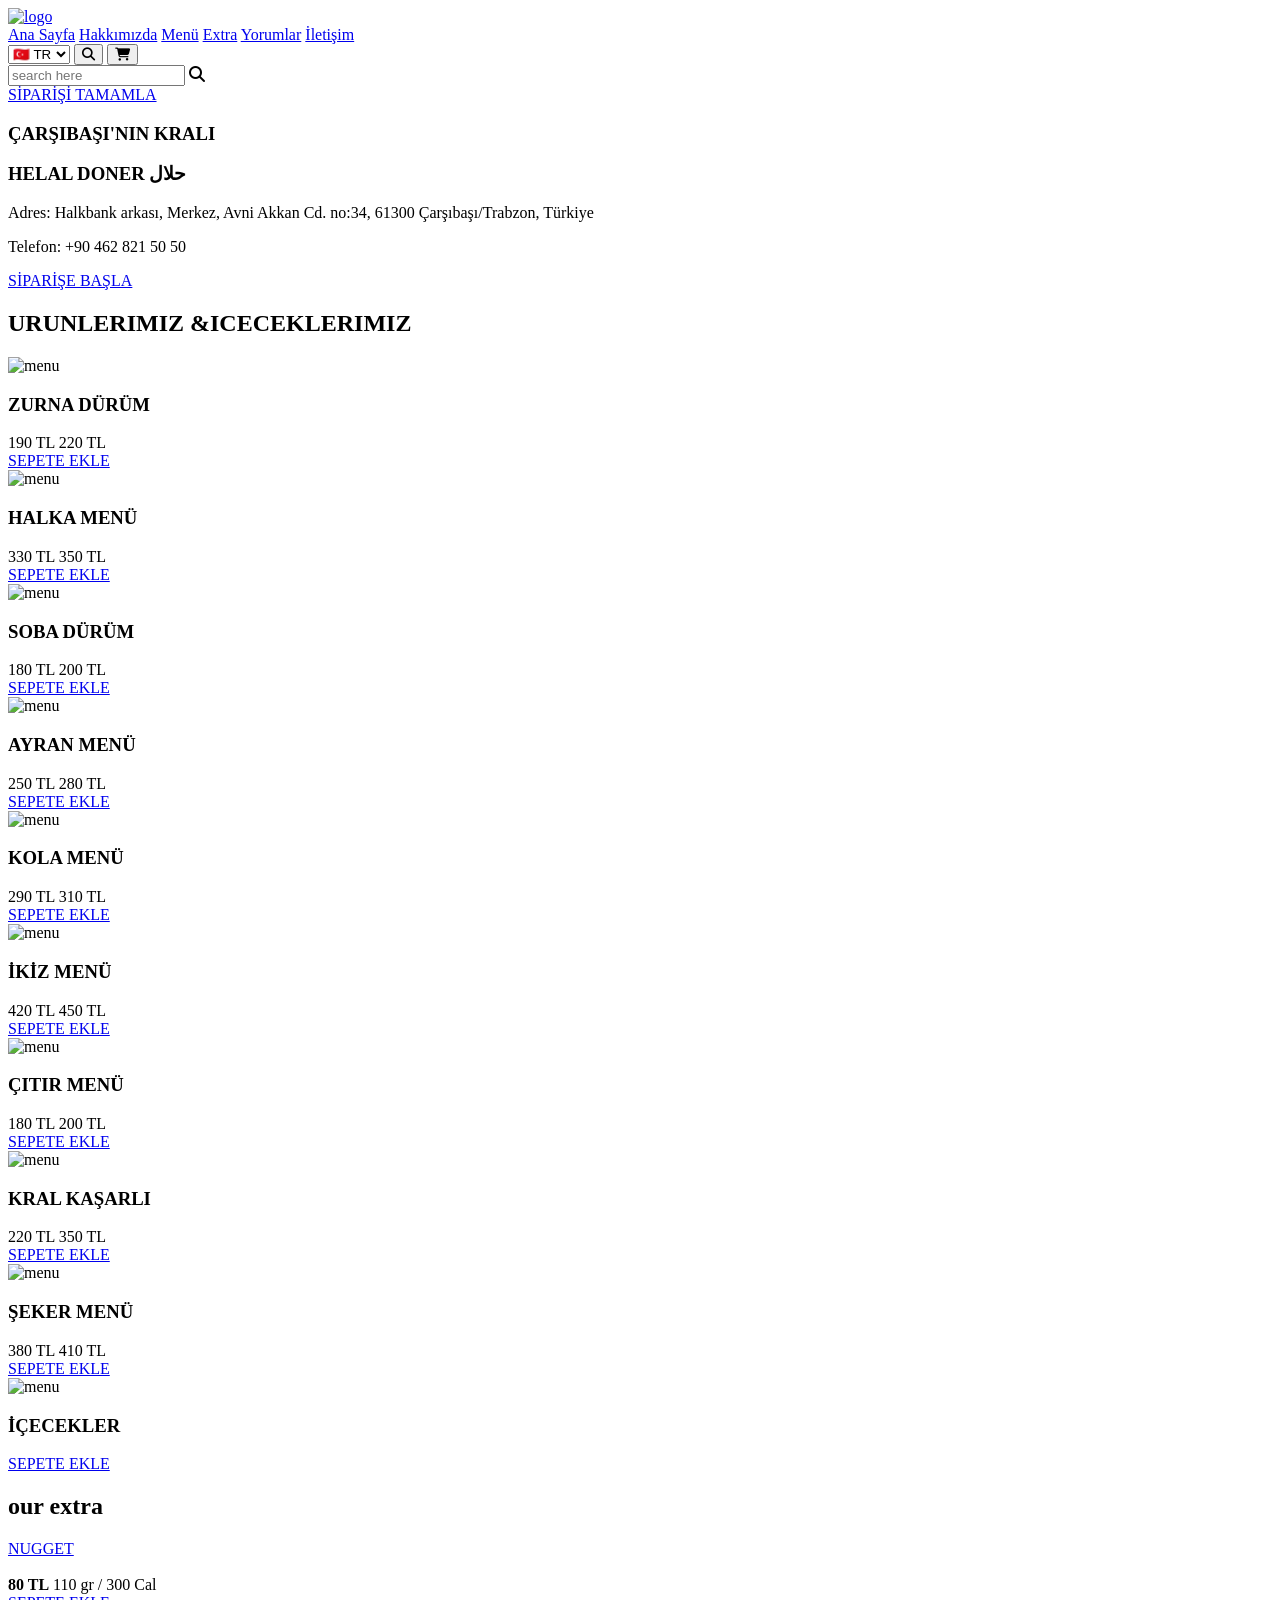
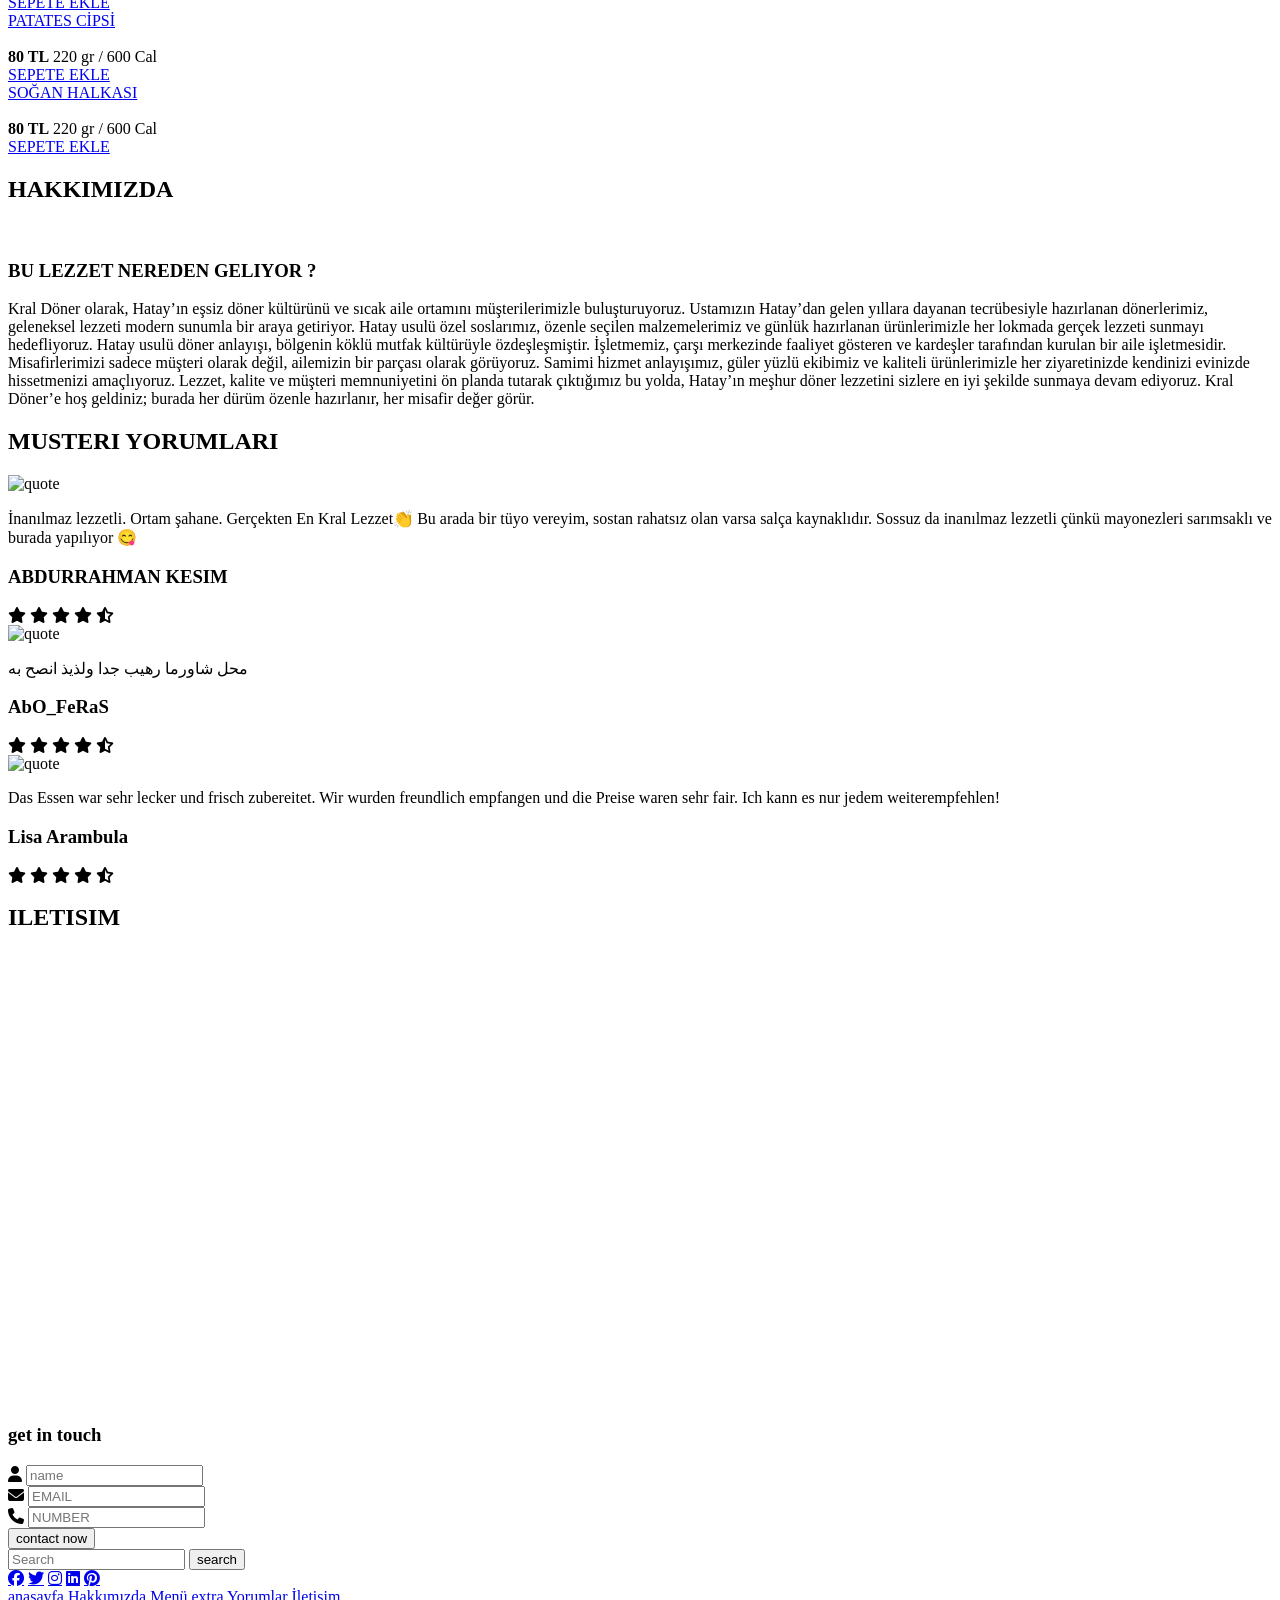
==== index.html @ 3c391574 "Add files via upload" ====
<!DOCTYPE html>
<html lang="en">
  <head>
    <meta charset="UTF-8" />
    <meta name="viewport" content="width=device-width, initial-scale=1.0" />
    <link rel="stylesheet" href="https://cdnjs.cloudflare.com/ajax/libs/font-awesome/6.7.2/css/all.min.css" integrity="sha512-Evv84Mr4kqVGRNSgIGL/F/aIDqQb7xQ2vcrdIwxfjThSH8CSR7PBEakCr51Ck+w+/U6swU2Im1vVX0SVk9ABhg==" crossorigin="anonymous" referrerpolicy="no-referrer" />
    <title>Restaurant Website</title>
    <link rel="stylesheet" href="styles/style.css">
  </head>
  <body>
    <!--! header section start -->
    <header class="header">
        <a href="#" class="logo">
            <img src="images/images.jpeg" alt="logo">
        </a>
        <nav class="navbar">
<a href="#home" id="nav-home">Ana Sayfa</a>
<a href="#about" id="nav-about">Hakkımızda</a>
<a href="#menu" id="nav-menu">Menü</a>
<a href="#products" id="nav-extra">Extra</a>
<a href="#review" id="nav-review">Yorumlar</a>
<a href="#contact" id="nav-contact">İletişim</a>

        </nav>

       <div class="buttons">

    <select id="language-select" class="language-select">
        <option value="tr">🇹🇷 TR</option>
        <option value="en">🇬🇧 EN</option>
        <option value="ar">🇸🇦 AR</option>
    </select>

    <button id="search-btn">
        <i class="fas fa-search"></i>
    </button>

    <button id="cart-btn">
        <i class="fas fa-shopping-cart"></i>
    </button>

</div>
        <div class="search-form active">
            <input type="text" class="search-input" id="search-box" placeholder="search here"/>
            <i class="fas fa-search"></i>
        </div>
        
<div class="cart-items-container">
   <a href="order.html" class="btn">SİPARİŞİ TAMAMLA</a>
</div>

         
    </header>
    <!--! header section end -->
    <!--! home section star -->
    <section class="home" id="home">
        <div class="content">
        <h3>ÇARŞIBAŞI'NIN KRALI </h3>
          <h3>HELAL DONER حلال </h3>
        <P>Adres: Halkbank arkası, Merkez, Avni Akkan Cd. no:34, 61300 Çarşıbaşı/Trabzon, Türkiye</P><P>Telefon: +90 462 821 50 50</P>
       <a href="#menu" class="btn">SİPARİŞE BAŞLA</a>
    </div>
    </section>
    <!--! home section end -->
    <!--! menu section start -->
    <section class="menu" id="menu">
        <h1 class="heading">URUNLERIMIZ &<span>ICECEKLERIMIZ </span></h1>
        <div class="box-container">
            <div class="box">
    <div class="box-head">
        <img src="images/Ekran görüntüsü 2025-06-12 220306.png" alt="menu" />
        <h3>ZURNA DÜRÜM</h3>
        <div class="price">190 TL <span>220 TL</span></div>
    </div>
    <div class="box-buttom">
        <a href="#" class="btn add-cart" data-name="ZURNA DÜRÜM" data-price="190 TL">
            SEPETE EKLE
        </a>
    </div>
</div>

<div class="box">
    <div class="box-head">
        <img src="images/SOBA (5).png" alt="menu" />
        <h3>HALKA MENÜ</h3>
        <div class="price">330 TL <span>350 TL</span></div>
    </div>
    <div class="box-buttom">
        <a href="#" class="btn add-cart" data-name="HALKA MENÜ" data-price="330 TL">
            SEPETE EKLE
        </a>
    </div>
</div>

<div class="box">
    <div class="box-head">
        <img src="images/SOBA (1).png" alt="menu" />
        <h3>SOBA DÜRÜM</h3>
        <div class="price">180 TL <span>200 TL</span></div>
    </div>
    <div class="box-buttom">
        <a href="#" class="btn add-cart" data-name="SOBA DÜRÜM" data-price="180 TL">
            SEPETE EKLE
        </a>
    </div>
</div>

<div class="box">
    <div class="box-head">
        <img src="images/SOBA (2).png" alt="menu" />
        <h3>AYRAN MENÜ</h3>
        <div class="price">250 TL <span>280 TL</span></div>
    </div>
    <div class="box-buttom">
        <a href="#" class="btn add-cart" data-name="AYRAN MENÜ" data-price="250 TL">
            SEPETE EKLE
        </a>
    </div>
</div>

<div class="box">
    <div class="box-head">
        <img src="images/SOBA (3).png" alt="menu" />
        <h3>KOLA MENÜ</h3>
        <div class="price">290 TL <span>310 TL</span></div>
    </div>
    <div class="box-buttom">
        <a href="#" class="btn add-cart" data-name="KOLA MENÜ" data-price="290 TL">
            SEPETE EKLE
        </a>
    </div>
</div>

<div class="box">
    <div class="box-head">
        <img src="images/SOBA (4).png" alt="menu" />
        <h3>İKİZ MENÜ</h3>
        <div class="price">420 TL <span>450 TL</span></div>
    </div>
    <div class="box-buttom">
        <a href="#" class="btn add-cart" data-name="İKİZ MENÜ" data-price="420 TL">
            SEPETE EKLE
        </a>
    </div>
</div>

<div class="box">
    <div class="box-head">
        <img src="images/CITIRMEN.png" alt="menu" />
        <h3>ÇITIR MENÜ</h3>
        <div class="price">180 TL <span>200 TL</span></div>
    </div>
    <div class="box-buttom">
        <a href="#" class="btn add-cart" data-name="ÇITIR MENÜ" data-price="180 TL">
            SEPETE EKLE
        </a>
    </div>
</div>

<div class="box">
    <div class="box-head">
        <img src="images/KASAR.png" alt="menu" />
        <h3>KRAL KAŞARLI</h3>
        <div class="price">220 TL <span>350 TL</span></div>
    </div>
    <div class="box-buttom">
        <a href="#" class="btn add-cart" data-name="KRAL KAŞARLI" data-price="220 TL">
            SEPETE EKLE
        </a>
    </div>
</div>

<div class="box">
    <div class="box-head">
        <img src="images/seker (2).png" alt="menu" />
        <h3>ŞEKER MENÜ</h3>
        <div class="price">380 TL <span>410 TL</span></div>
    </div>
    <div class="box-buttom">
        <a href="#" class="btn add-cart" data-name="ŞEKER MENÜ" data-price="380 TL">
            SEPETE EKLE
        </a>
    </div>
</div>

<div class="box">
    <div class="box-head">
        <img src="images/ChatGPT Image 17 Haz 2026 01_19_56.png" alt="menu" />
        <h3>İÇECEKLER</h3>
    </div>
    <div class="box-buttom">
        <a href="#" class="btn add-cart" data-name="İÇECEKLER" data-price="Fiyat Sorunuz">
            SEPETE EKLE
        </a>
    </div>
</div>
</div>
</section>
    <!--! products section start-->
 <!--! products section start-->
<section class="products" id="products">
    <h1 class="heading">our <span>extra</span></h1>

    <div class="box-container">

        <div class="box">
            <div class="box-head">
                <span class="title"></span>
                <a href="#" class="name">NUGGET</a>
            </div>

            <div class="images">
                <img src="images/Screenshot 2026-06-17 000949.png" alt="" />
            </div>

            <div class="box-bottom">
                <div class="info">
                    <b class="price">80 TL</b>
                    <span class="amount">110 gr / 300 Cal</span>
                </div>

                <div class="product-btn">
                    <a href="#" class="btn add-cart"
                       data-name="NUGGET"
                       data-price="80 TL">
                        SEPETE EKLE
                    </a>
                </div>
            </div>
        </div>

        <div class="box">
            <div class="box-head">
                <span class="title"></span>
                <a href="#" class="name">PATATES CİPSİ</a>
            </div>

            <div class="images">
                <img src="images/PATATES.png" alt="" />
            </div>

            <div class="box-bottom">
                <div class="info">
                    <b class="price">80 TL</b>
                    <span class="amount">220 gr / 600 Cal</span>
                </div>

                <div class="product-btn">
                    <a href="#" class="btn add-cart"
                       data-name="PATATES CİPSİ"
                       data-price="80 TL">
                        SEPETE EKLE
                    </a>
                </div>
            </div>
        </div>

        <div class="box">
            <div class="box-head">
                <span class="title"></span>
                <a href="#" class="name">SOĞAN HALKASI</a>
            </div>

            <div class="images">
                <img src="images/SOGANHALK.png" alt="" />
            </div>

            <div class="box-bottom">
                <div class="info">
                    <b class="price">80 TL</b>
                    <span class="amount">220 gr / 600 Cal</span>
                </div>

                <div class="product-btn">
                    <a href="#" class="btn add-cart"
                       data-name="SOĞAN HALKASI"
                       data-price="80 TL">
                        SEPETE EKLE
                    </a>
                </div>
            </div>
        </div>

    </div>
</section>
<!--! products section end-->

    <!--! about section start-->
    <section class="about" id="about">
        <h1 class="heading"> HAKKIMIZDA</h1>
        <div class="row">
            <div class="images">
                <img src="images/ChatGPT Image 17 Haz 2026 00_59_39.png" alt="" >
            </div>
            <div class="content">
                <h3>BU LEZZET NEREDEN GELIYOR ?</h3>
                   <p>

Kral Döner olarak, Hatay’ın eşsiz döner kültürünü ve sıcak aile ortamını müşterilerimizle buluşturuyoruz. Ustamızın Hatay’dan gelen yıllara dayanan tecrübesiyle hazırlanan dönerlerimiz, geleneksel lezzeti modern sunumla bir araya getiriyor. Hatay usulü özel soslarımız, özenle seçilen malzemelerimiz ve günlük hazırlanan ürünlerimizle her lokmada gerçek lezzeti sunmayı hedefliyoruz. Hatay usulü döner anlayışı, bölgenin köklü mutfak kültürüyle özdeşleşmiştir.

İşletmemiz, çarşı merkezinde faaliyet gösteren ve kardeşler tarafından kurulan bir aile işletmesidir. Misafirlerimizi sadece müşteri olarak değil, ailemizin bir parçası olarak görüyoruz. Samimi hizmet anlayışımız, güler yüzlü ekibimiz ve kaliteli ürünlerimizle her ziyaretinizde kendinizi evinizde hissetmenizi amaçlıyoruz.

Lezzet, kalite ve müşteri memnuniyetini ön planda tutarak çıktığımız bu yolda, Hatay’ın meşhur döner lezzetini sizlere en iyi şekilde sunmaya devam ediyoruz. Kral Döner’e hoş geldiniz; burada her dürüm özenle hazırlanır, her misafir değer görür.</p>

                   
                
            </div>
        </div>
        </div>

    </section>
    <!--! about section end--> 

    <!--! review section start -->
    <section class="review" id="review">
        <h1 class="heading">MUSTERI YORUMLARI</h1>
        <div class="box-container">
            <div class="box">
               <img src="images/Screenshot 2026-06-17 005802.png" alt="quote" class="user">
                <p>İnanılmaz lezzetli. Ortam şahane. Gerçekten En Kral Lezzet👏 Bu arada bir tüyo vereyim, sostan rahatsız olan varsa salça kaynaklıdır. Sossuz da inanılmaz lezzetli çünkü mayonezleri sarımsaklı ve burada yapılıyor 😋 </p>
               
                <h3>ABDURRAHMAN KESIM</h3>
            <div class="stars">
                <i class="fas fa-star"></i>
                <i class="fas fa-star"></i>
                <i class="fas fa-star"></i>
                <i class="fas fa-star"></i>
                <i class="fas fa-star-half-alt"></i>
            </div>
        </div>

                <div class="box">
                   <img src="images/Screenshot 2026-06-17 005802.png" alt="quote" class="user">
                    <p>محل شاورما رهيب جدا ولذيذ انصح به
                    </p>
                    <h3>AbO_FeRaS</h3>
                <div class="stars">
                    <i class="fas fa-star"></i>
                    <i class="fas fa-star"></i>
                    <i class="fas fa-star"></i>
                    <i class="fas fa-star"></i>
                    <i class="fas fa-star-half-alt"></i>
                </div>
            </div>

            
                    <div class="box">
                       <img src="images/Screenshot 2026-06-17 005802.png" alt="quote" class="user">
                        <p>Das Essen war sehr lecker und frisch zubereitet.
Wir wurden freundlich empfangen und die Preise waren sehr fair.
Ich kann es nur jedem weiterempfehlen!</p>
                    
                        <h3>Lisa Arambula</h3>
                    <div class="stars">
                        <i class="fas fa-star"></i>
                        <i class="fas fa-star"></i>
                        <i class="fas fa-star"></i>
                        <i class="fas fa-star"></i>
                        <i class="fas fa-star-half-alt"></i>
                    </div>
                </div>
            </div>
    </section>
    <!--! review section end -->

    <!--! contact section start -->
    <section class="contact" id="contact">
        <h1 class="heading">ILETISIM</span></h1>
        <div class="row">
            <iframe
    class="map"
    src="https://www.google.com/maps/embed?pb=!1m18!1m12!1m3!1d3007.4174888988077!2d39.3769051!3d41.08172400000001!2m3!1f0!2f0!3f0!3m2!1i1024!2i768!4f13.1!3m3!1m2!1s0x40640dc2f533b741%3A0x1e80b2ecfb662635!2zw4dhcsWfxLFiYcWfxLEga3JhbCBkw7ZuZXI!5e0!3m2!1str!2sro!4v1781648013794!5m2!1str!2sro"
    width="100%"
    height="450"
    style="border:0;"
    allowfullscreen=""
    loading="lazy"
    referrerpolicy="no-referrer-when-downgrade">
</iframe>

<form>
                <h3>get in touch</h3>
                <div class="inputBox">
                    <i class="fas fa-user"></i>
                    <input type="text" placeholder="name"/>
                </div>

                <div class="inputBox">
                    <i class="fas fa-envelope"></i>
                    <input type="email" placeholder="EMAIL"/>
                </div>

                <div class="inputBox">
                    <i class="fas fa-phone"></i>
                    <input type="number" placeholder="NUMBER"/>
                </div>
                <input type="submit" class="btn" value="contact now"/>
            </form>
        </div>

    </section>

    <!--! contact section end-->

  
    <!--! footer section start-->
    <section class="footer">
        <div class="search">
            <input type="text"
            class="search-input"
            placeholder="Search">
            <button class="btn btn-primary">search</button>
        </div>
        <div class="share">
            <a href="#" class="fab fa-facebook"> </a>
            <a href="#" class="fab fa-twitter"> </a>
            <a href="#" class="fab fa-instagram"> </a>
            <a href="#" class="fab fa-linkedin"> </a>
            <a href="#" class="fab fa-pinterest"> </a>


        </div>
        <div class="links">
            <a href="#" class="active">anasayfa</a>
           
<a href="#about">Hakkımızda</a>
<a href="#menu">Menü</a>
<a href="#products">extra</a>
<a href="#review">Yorumlar</a>
<a href="#contact">İletişim</a>

        </div>
        <div class="credit">
            created by <span>Gul Neva ARIFOGLU</span> | all rights reserved
        </div>
    </section>



    <!--! footer section end -->
    <!--! footer section end -->

<script src="js/script.js"></script>


  





    
  </body>
</html>
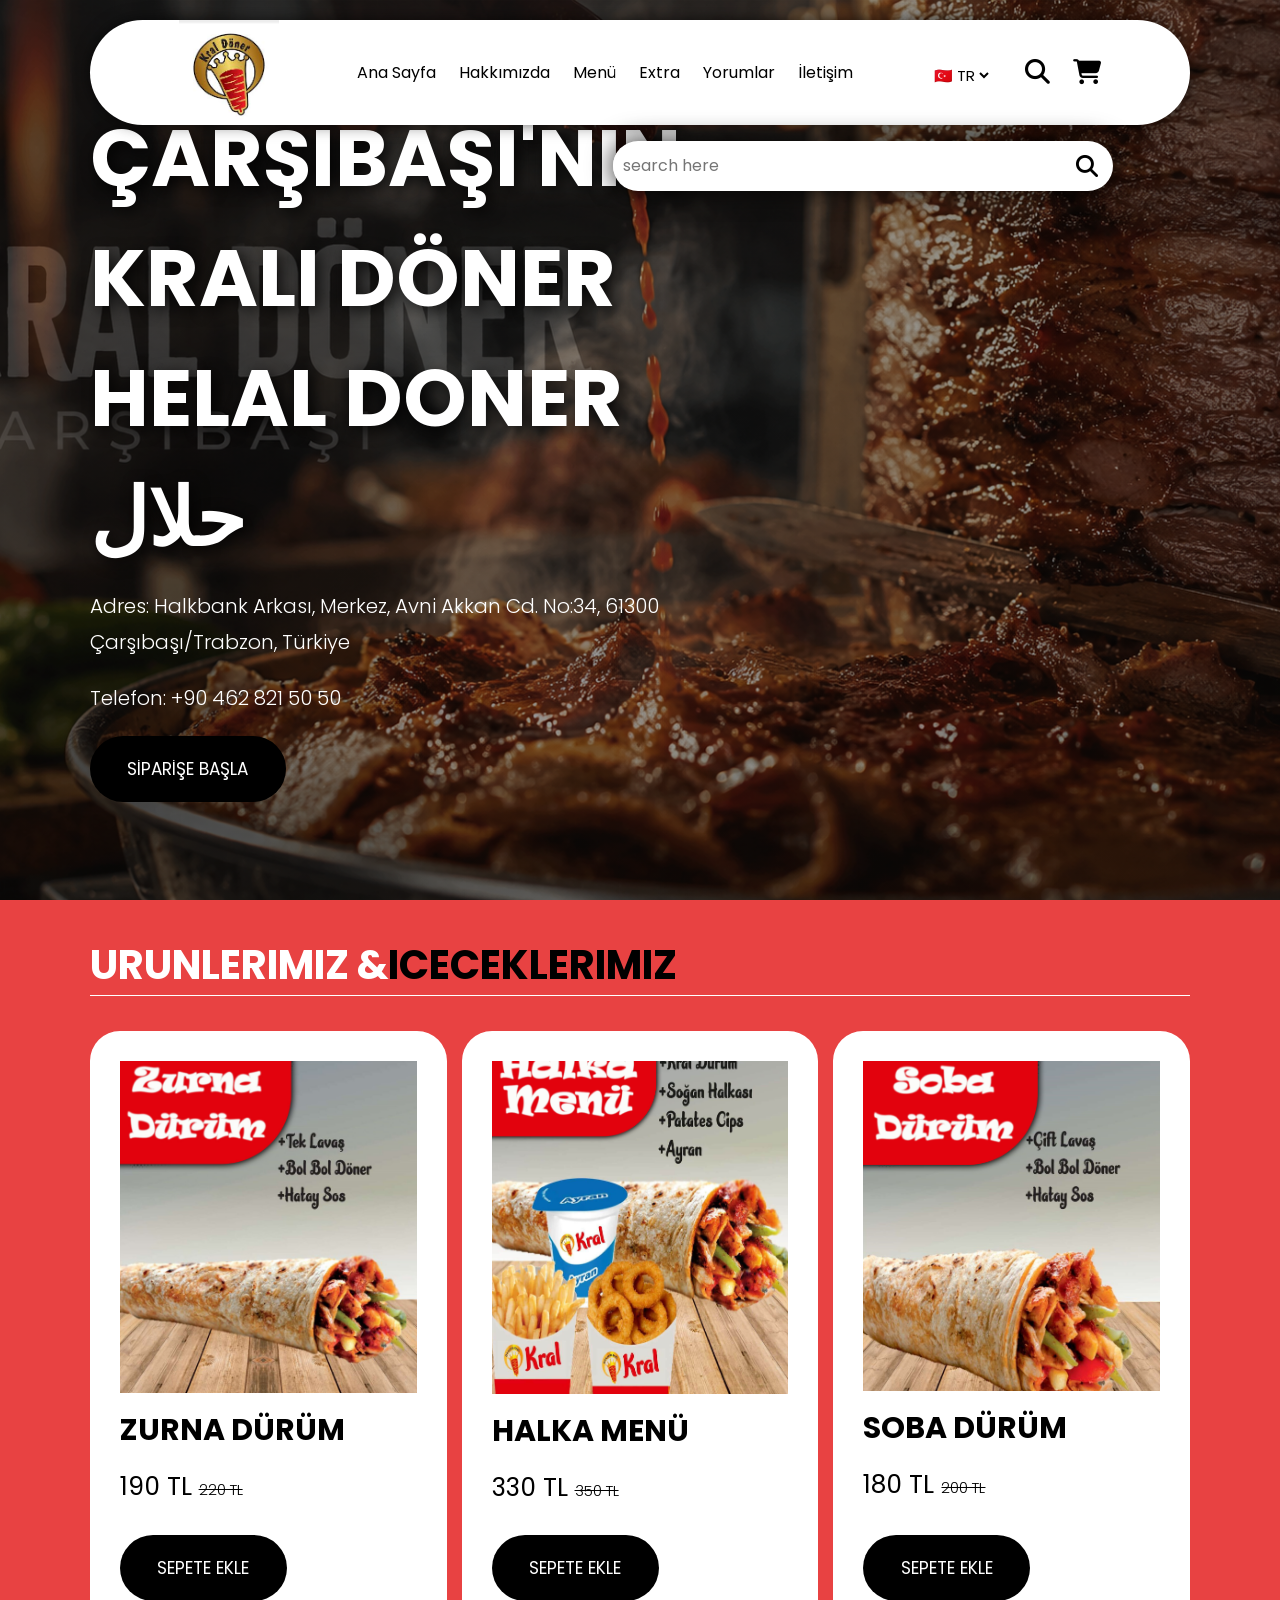
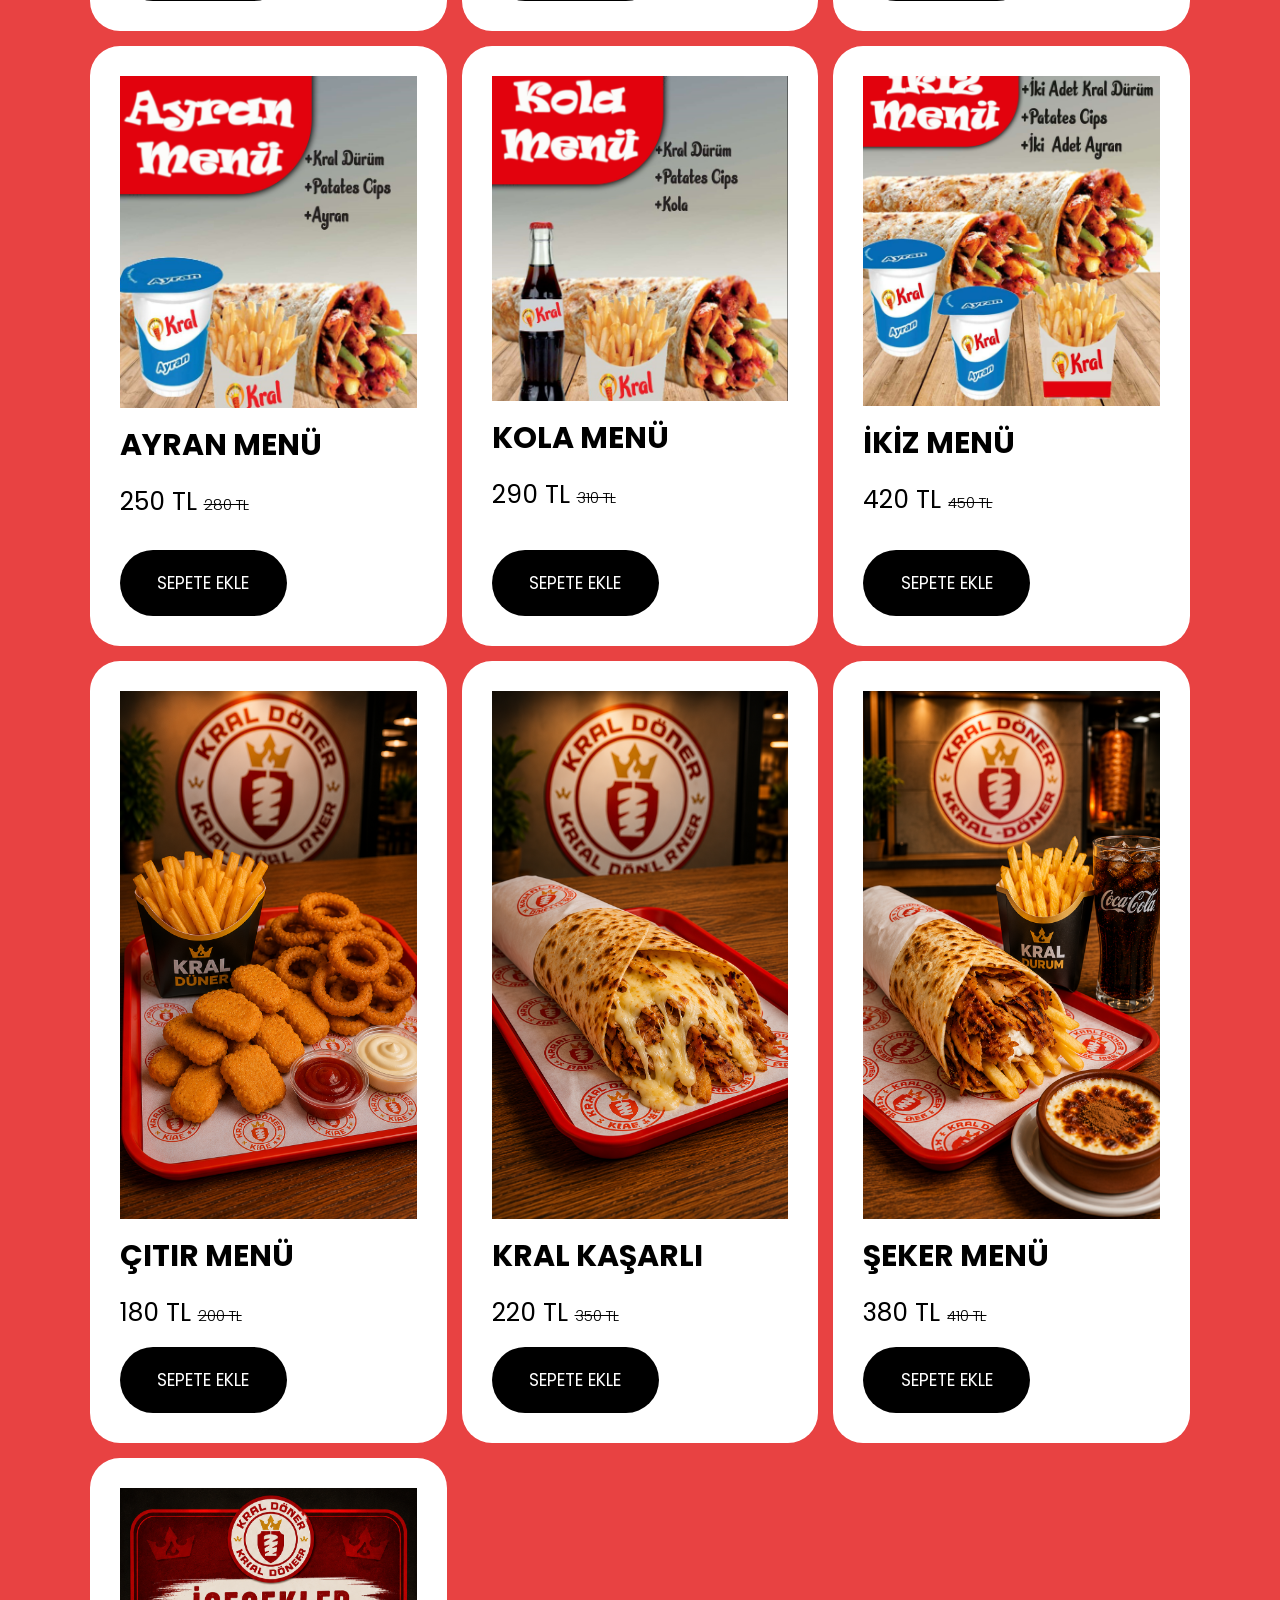
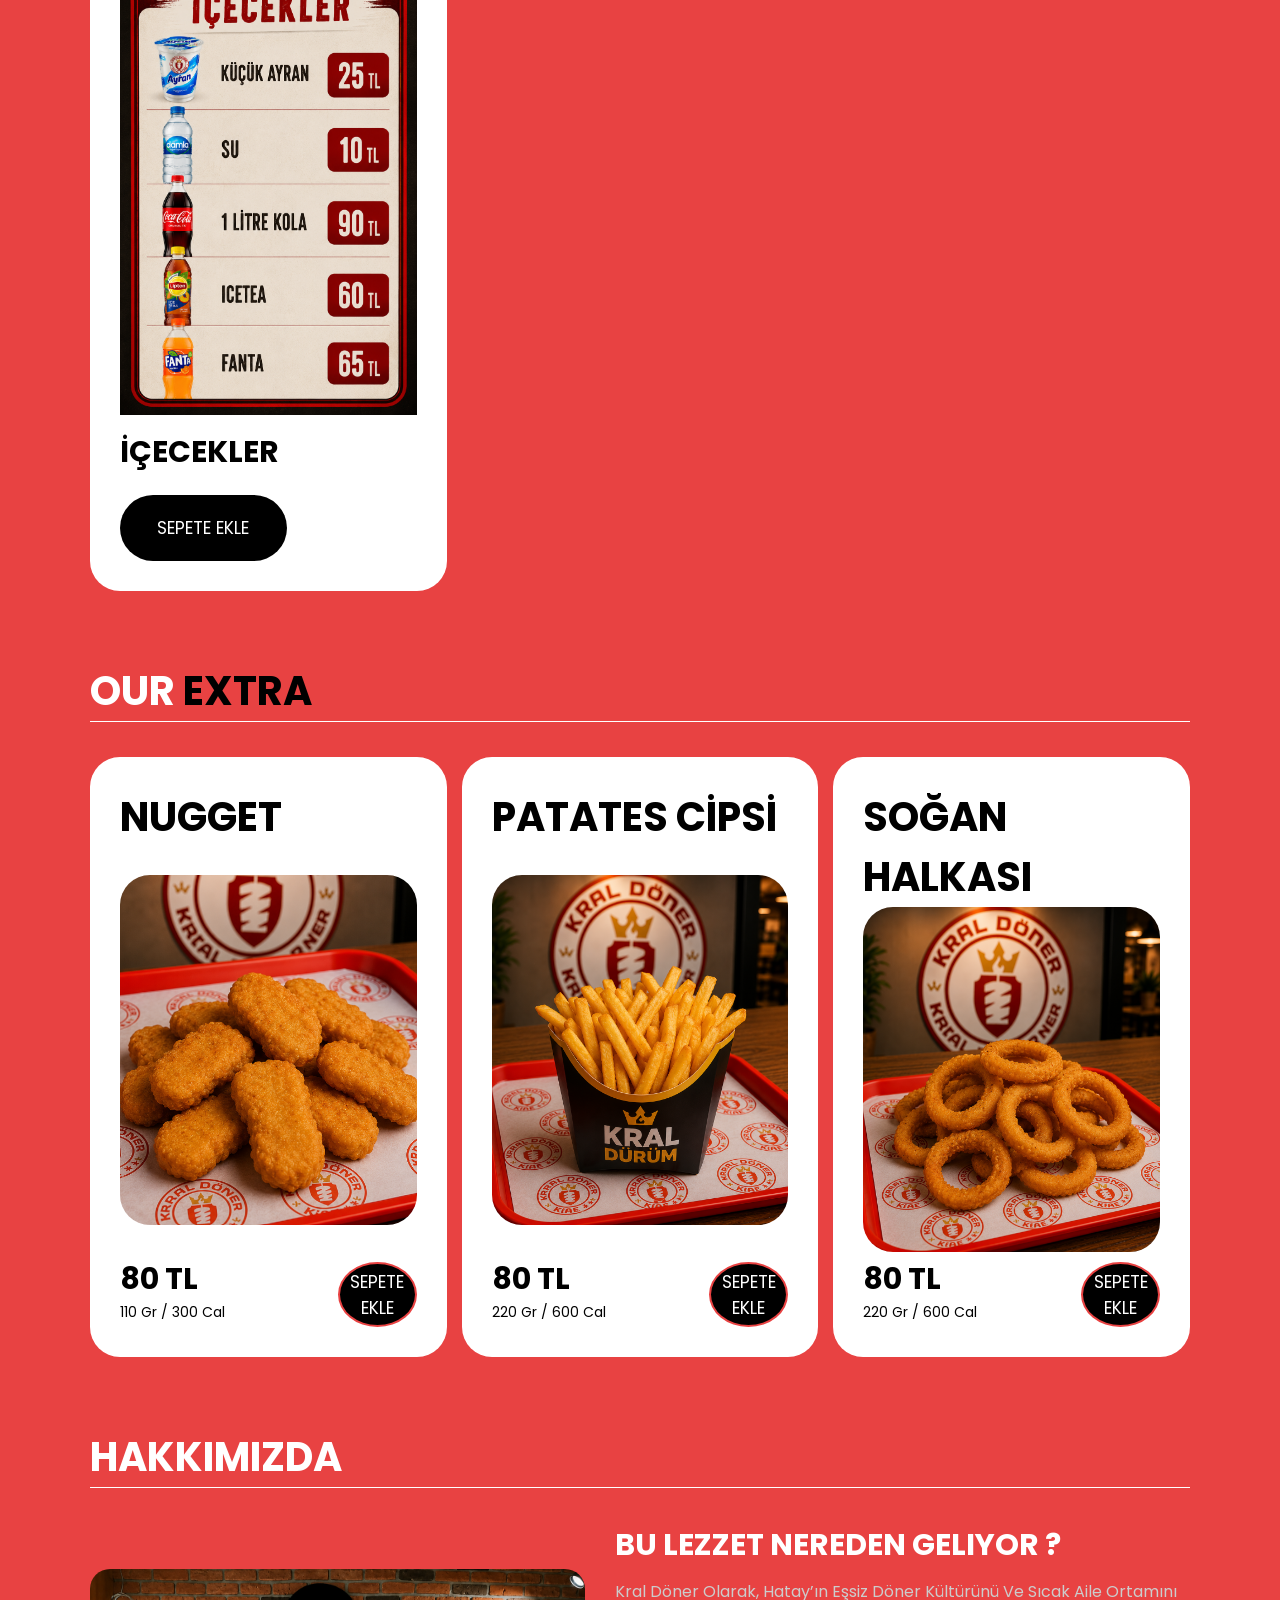
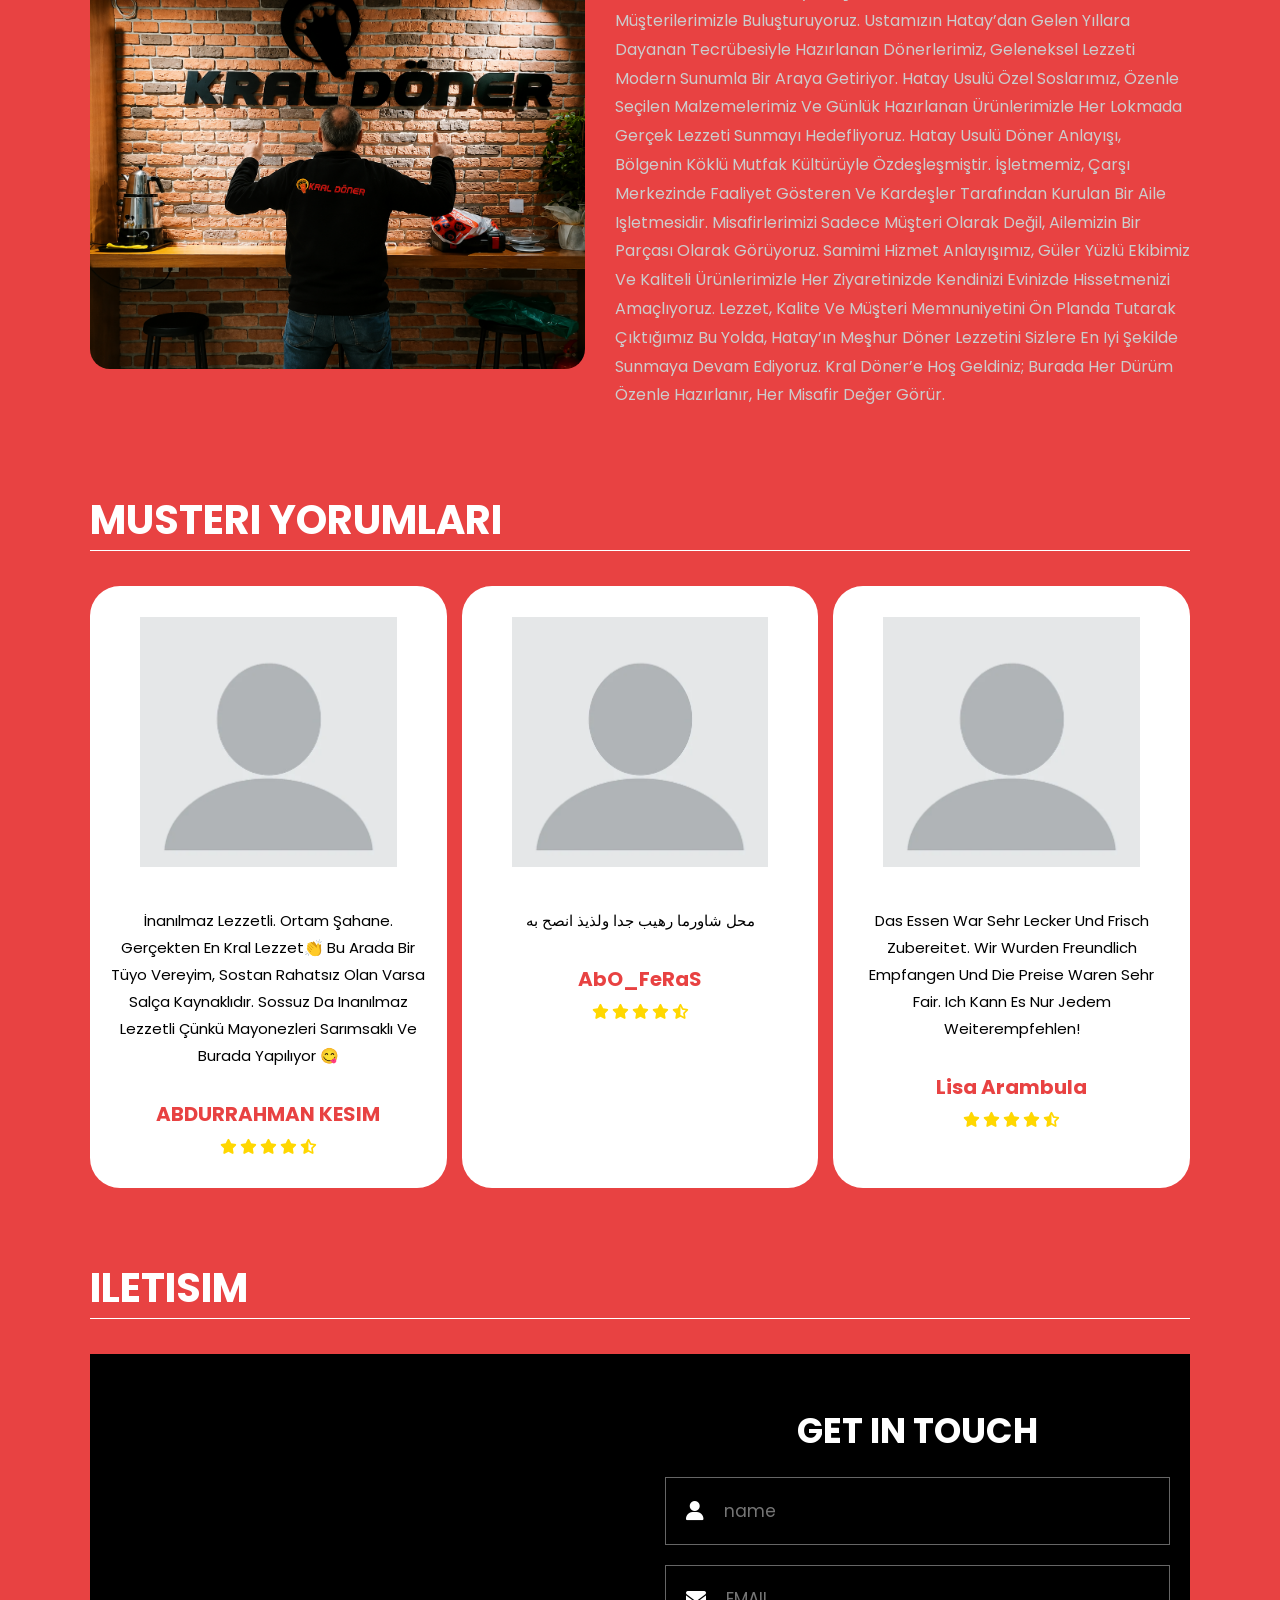
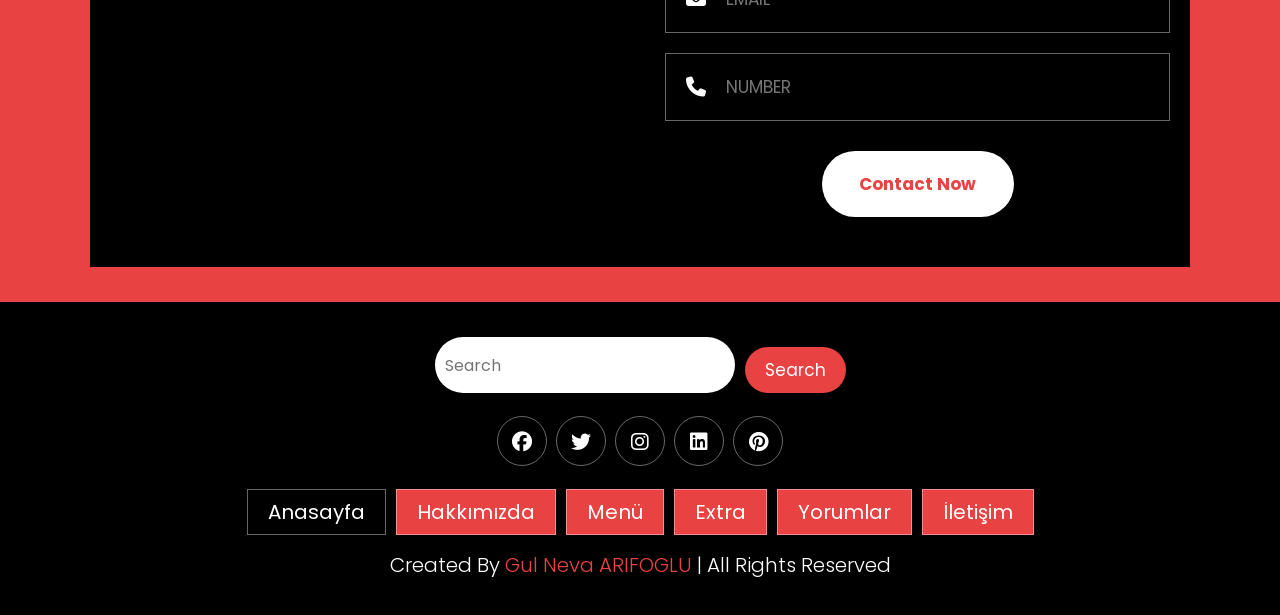
==== commit 496dedc6: "Update index.html" ====
--- a/index.html
+++ b/index.html
@@ -55,10 +55,10 @@
     <!--! home section star -->
     <section class="home" id="home">
         <div class="content">
-        <h3>ÇARŞIBAŞI'NIN KRALI </h3>
+<h3 id="hero-title">ÇARŞIBAŞI'NIN KRALI DÖNER</h3>
           <h3>HELAL DONER حلال </h3>
         <P>Adres: Halkbank arkası, Merkez, Avni Akkan Cd. no:34, 61300 Çarşıbaşı/Trabzon, Türkiye</P><P>Telefon: +90 462 821 50 50</P>
-       <a href="#menu" class="btn">SİPARİŞE BAŞLA</a>
+      <a href="menu.html" class="btn" id="order-btn">SİPARİŞE BAŞLA</a>
     </div>
     </section>
     <!--! home section end -->
--- a/styles/style.css
+++ b/styles/style.css
@@ -0,0 +1,727 @@
+@import url('https://fonts.googleapis.com/css2?family=Poppins:wght@100;400;500;600&display=swap');
+
+:root{
+    --main-color: #e84242;
+    --black-color:#000000;
+    --border: 0.1rem solid rgba(255,255,255,0.4);
+
+}
+
+*{
+    font-family: 'Poppins',sans-serif;
+    margin: 0;
+    padding: 0;
+    box-sizing: border-box;
+    outline: none;
+    border: none;
+    text-decoration: none;
+    text-transform: capitalize;
+    transition: 0.2s ease;
+}
+/*! base html codes */
+html{
+    font-size: 62.5%;
+    overflow-x: hidden;
+    scroll-padding-top: 9rem;
+    scroll-behavior: smooth;
+}
+
+html::-webkit-scrollbar{
+    width: 0.8rem;
+    background-color: white;
+
+}
+html::-webkit-scrollbar-track{
+    background-color:transparent;
+    
+}
+html::-webkit-scrollbar-thumb{
+    border-radius: 3rem;
+    background-color: var(--black-color);
+
+
+}
+body{
+    background-color: var(--main-color);
+
+}
+section{
+    padding: 3.5rem 7%;
+}
+a{
+    color: var(--black-color);
+    text-decoration: none;
+
+}
+.btn{
+    margin-top: 1rem;
+    display: inline-block;
+    padding: 2rem 3.75rem;
+    border-radius: 30rem;
+    font-size: 1.7rem;
+    color: white;
+    background-color: var(--black-color);
+    cursor: pointer;
+}
+.btn:hover{
+    opacity: 0.5;
+}
+.heading{
+    color:white;
+    text-transform: uppercase;
+    font-size: 4rem;
+    margin-bottom: 3.5rem;
+    border-bottom: 0.1rem solid white;
+
+
+}
+.heading span{
+    color: var(--black-color);
+    text-transform: uppercase;
+}
+.search-input{
+    font-size: 1.6rem;
+    color: var(--black-color);
+    padding: 1rem;
+    text-transform: none;
+    border-radius: 3rem;
+    
+}
+/*! header start */
+.header .search-form{
+    position: absolute;
+    top: 115%;
+    right: 7%;
+    background-color: white;
+    width: 50rem;
+    height: 5rem;
+    display: flex;
+    align-items: center;
+    border-radius: 3rem;
+    box-shadow: 0px 0px 25px 2px rgb(0 0 0 / 75%);
+    transform: scaleY(0);
+}
+.header .search-form.active{
+    transform: scaleY(1);
+}
+
+.header .search-form i{
+    cursor: pointer;
+    font-size: 2.2rem;
+    margin-right: 1.5rem;
+    color: var(--black-color);
+}
+.header .search-form input{
+    width: 100%;
+
+}
+.header .logo img {
+    height: 10rem;
+}
+.header{
+    background-color: white;
+    display: flex;
+    align-items: center;
+    justify-content: space-between;
+    padding: 0 7%;
+    margin: 2rem 7%;
+    border-radius: 30rem;
+    box-shadow: 0px 0px 17px -2px rgba(0,0,0,0.75);
+    position: sticky;
+    top: 0;
+    z-index: 1000;
+}
+.header .navbar a {
+    margin: 0 1rem;
+    font-size: 1.6rem;
+    color: var(--black-color);
+    border-bottom: 0.1rem solid transparent;
+}
+.header .navbar .active
+.header .navbar a:hover{
+    border-color: var(--main-color);
+    padding-bottom: 0.5rem;
+}
+.header .buttons button{
+    cursor: pointer;
+    font-size: 2.5rem;
+    margin-left: 2rem;
+    background-color: transparent;
+}
+.header .cart-items-container {
+    position: absolute;
+    top: 95%;
+    height: calc(100vh - 9rem);
+    width: 35rem;
+    background-color: white;
+    box-shadow: 0px 20px 14px 0px rgb(0 0 0 / 75%);
+    right: -100%;
+
+    
+}
+
+.header .cart-items-container.active{
+    right: 3rem;
+}
+
+
+
+
+.header .cart-items-container.cart-item{
+    position: relative;
+    display: flex;
+    align-items: center;
+    gap: 1.5rem;
+    padding: 1.5rem;
+
+}
+.header .cart-items-container .cart-item:hover{
+    box-shadow: 0px 0px 10px 0px rgba(0,0,0,0.75);
+
+}
+.header .cart-items-container .cart-item .fa-times{
+    position: absolute;
+    top: 1rem;
+    right: 1.5rem;
+    font-size: 2rem;
+    cursor: pointer;
+    color: var(--black-color);
+
+
+}
+.header .cart-items-container .cart-item img{
+    height: 7rem;
+
+}
+.header .cart-items-container .cart-item .content h3{
+    font-size: 2rem;
+    color: var(--black-color);
+    padding-bottom: 0.5rem;
+
+}
+.header .cart-items-container .cart-item .content .price{
+    font-size: 1.5rem;
+    color: var(--black-color);
+
+
+}
+.header .cart-items-container .btn{
+    width: 100%;
+    text-align: center;
+    border-radius: unset;
+}
+.header #menu-btn{
+    display: none;
+
+}
+/*! header end */
+/*! home start */
+.home{
+    min-height: 100vh;
+
+    background:
+    linear-gradient(
+        rgba(0,0,0,0.40),
+        rgba(0,0,0,0.40)
+    ),
+    url("../images/kralana.png");
+
+    background-size: cover;
+    background-position: center;
+    background-repeat: no-repeat;
+
+    margin-top: -14.5rem;
+    display: flex;
+    align-items: center;
+}
+.home .content{
+    max-width: 60rem;
+}
+.home .content h3{
+    font-size: 8rem;
+    color: white;
+    text-shadow: 4px 4px 15px rgba(0,0,0,0.8);
+}
+.home .content p{
+    font-size: 2rem;
+    font-weight: 300;
+    line-height: 1.8;
+    padding: 1rem 0;
+    color: white;   
+}
+/*! home end */
+
+/*! menu start */
+   
+.menu .box-container{
+    display: grid;
+    grid-template-columns: repeat(auto-fit, minmax(30rem, 1fr));
+    gap: 1.5rem;
+   }
+   .menu .box-container .box{
+    padding: 3rem;
+    background-color: white;
+    border-radius: 3rem;
+    background-color: white;
+    min-height: 60rem;
+    display: flex;
+    flex-direction: column;
+    align-items: flex-start;
+    justify-content: space-between;
+    
+
+   }
+.menu .box-container .box img{
+    width: 100%;
+    object-fit: cover;
+}
+
+.menu .box-container .box .menu-category{
+    font-size: 1.2rem;
+    text-transform: lowercase;
+}
+.menu .box-container .box  h3{
+    font-size: 3rem;
+    padding: 1rem 0;
+
+}
+.menu .box-container .box .price {
+    font-size: 2.5rem;
+    padding: 0.5rem 0;
+}
+
+.menu .box-container .box .price span {
+    font-size: 1.5rem;
+    text-decoration: line-through;
+    font-weight: 300;
+}   
+
+/*! menu end */
+/*! products start */
+ .products .box-container {
+    display: grid;
+    grid-template-columns: repeat(auto-fit, minmax(30rem, 1fr));
+    gap: 1.5rem;
+ }
+ .products .box-container .box {
+    text-align: center;
+    background-color: white;
+    position: relative;
+    border-radius: 3rem;
+    height: 60rem;
+    display: flex;
+    flex-direction: column;
+    justify-content: space-between;
+    padding: 3rem;
+ }
+ .products .box-container .box .box-head {
+    display: flex;
+    flex-direction: column;
+    align-items: flex-start;
+    position: relative;
+    z-index: 10;
+ }
+ .products .box-container .box .box-head .title {
+    font-size: 1.4rem;
+
+ }
+ .products .box-container .box .box-head .name {
+    font-size: 4rem;
+    font-weight: bold;
+    text-align: start;
+    overflow-wrap: anywhere;
+
+ }
+ .products .box-container .dark-bg .box-head .name,
+ .products .box-container .dark-bg .box-head .title{
+    color: white;
+ }
+.products .box-container .box .images{
+    width: 100%;
+    height: 35rem;
+    overflow: hidden;
+    border-radius: 3rem;
+}
+
+.products .box-container .box .images img{
+    width: 100%;
+    height: 100%;
+    object-fit: cover;
+    display: block;
+    position: static;
+    transform: none;
+}
+ .products .box-container .dark-bg img {
+    top: 0;
+    left: 0;
+    width: 100%;
+    height: 100%;
+    transform: unset;
+ }
+ .products .box-container .box-bottom {
+    display: flex;
+    justify-content: space-between;
+    align-items: center;
+    position: relative;
+    z-index: 10;
+ }
+ .products .box-container .box-bottom .info {
+    display: flex;
+    flex-direction: column;
+    align-items: flex-start;
+ }
+ .products .box-container .box-bottom .info .price {
+    font-size: 3rem;
+
+ }
+ .products .box-container .box-bottom .info .amount {
+    font-size: 1.4rem;
+ }
+ .products .box-container .dark-bg .box-bottom .info .price,
+ .products .box-container .dark-bg .box-bottom .info .amount{
+    color: white;
+ }
+ .products .box-container .box-bottom .product-btn a {
+    display: flex;
+    align-items: center;
+    justify-content: center;
+    border-radius: 50%;
+    width: 6.5rem;
+    height: 6.5rem;
+    border: 0.2rem solid var(--main-color);
+ }
+ .products .box-container .box-bottom .product-btn a i{
+    font-size: 1.6rem;
+    color: var(--main-color);
+ }
+
+/*! products end */
+
+/*! about start */
+.about .row {
+    display: flex;
+    flex-wrap: nowrap;
+    gap: 2rem;
+}
+.about .row {
+    display: flex;
+    align-items: center;
+    gap: 3rem;
+}
+
+.about .row .images {
+    flex: 0 0 45%;
+}
+
+.about .row .images img {
+    width: 100%;
+    height: 400px;
+    object-fit: cover;
+    border-radius: 2rem;
+}
+
+.about .row .content {
+    flex: 1;
+}
+.about .row .content{
+    flex: 1 1 45rem;
+}
+.about .row .content h3{
+    font-size: 3rem;
+    color: white;
+}
+.about .row .content p{
+    font-size: 1.6rem;
+    color: #ccc;
+    padding: 1rem 0 ;
+    line-height: 1.8;
+}
+/*! review start */
+.review .box-container{
+    display: grid;
+    grid-template-columns: repeat(auto-fit, minmax(30rem,1fr));
+    gap: 1.5rem;
+}
+.review .box-container .box {
+    border: var(--border);
+    text-align: center;
+    padding: 3rem 2rem;
+    background-color: white;
+    border-radius: 3rem;
+}
+
+.review .box-container .box p {
+    font-size: 1.5rem;
+    line-height: 1.8;
+    padding: 2rem 0;
+}
+.review .box-container .box .user{
+    width: 100%;
+    height: 25rem;
+    object-fit: contain;
+    border-radius: 1rem;
+    display: block;
+    margin: 0 auto 2rem;
+}
+.review .box-container .box{
+    overflow: hidden;
+}
+.review .box-container .box h3{
+    padding: 1rem 0;
+    font-size: 2rem;
+    color: var(--main-color);
+}
+.review .box-container .box .stars i{
+    font-size: 1.5rem;
+    color: gold;
+}
+/*! review end */
+
+/*! contact start */
+    .contact .row{
+        display: flex;
+        background-color: var(--black-color);
+        flex-wrap: wrap;
+        gap: 1rem;
+
+
+    }
+.contact .row .map{
+    flex: 1 1 45rem;
+    width: 100%;
+    object-fit: cover;
+
+}
+.contact .row form{
+    flex: 1 1 45rem;
+    padding: 5rem 2rem;
+    text-align: center;
+}
+.contact .row form h3{
+    text-transform: uppercase;
+    font-size: 3.5rem;
+    color: white;
+
+}
+.contact .row form .inputBox{
+    display: flex;
+    align-items: center;
+    margin: 2rem 0;
+    border: var(--border);
+}
+.contact .row form .inputBox i{
+    color: white;
+    font-size: 2rem;
+    padding-left: 2rem;
+
+}
+.contact .row form .inputBox input{
+    width: 100%;
+    padding: 2rem;
+    font-size: 1.7rem;
+    color: white;
+    text-transform: none;
+    background: none;
+}
+.contact .row form .btn{
+    color: var(--main-color);
+    background-color: white;
+    font-weight: bold;
+}
+
+/*! contact end */
+
+/*! blog start */
+.blogs .box-container{
+    display: grid;
+    grid-template-columns: repeat(auto-fit, minmax(30rem, 1fr));
+    gap: 1.5rem;
+}
+.blogs .box-container .box{
+    background-color: white;
+    border-radius: 3rem;
+
+}
+.blogs .box-container .box .images{
+   height: 25rem;
+   overflow: hidden;
+   width: 100%;
+   border-top-left-radius: 3rem;
+   border-top-right-radius: 3rem;
+
+}
+.blogs .box-container .box .images img{
+    height: 100%;
+    object-fit: cover;
+    width: 100%;
+}
+.blogs .box-container .box:hover .images img{
+    transform: scale(1.2);
+}
+.blogs .box-container .box .content{
+    padding: 2rem;
+
+}
+.blogs .box-container .box .content .title{
+    line-height: 1.5;
+    font-size: 2.5rem;
+
+}
+.blogs .box-container .box .content span{
+    display: block;
+    padding-top: 1rem;
+    font-size: 2rem;
+
+}
+.blogs .box-container .box .content p{
+    font-size: 1.6rem;
+    line-height: 1.8;
+    color: black;
+    padding: 1rem 0;
+
+  
+
+}
+/*! blog end */
+/*! footer start */
+.footer {
+    background-color: var(--black-color);
+    text-align: center;
+
+}
+.footer .search {
+    display: flex;
+    justify-content: center;
+
+}
+.footer .search .search-input{
+    width: 30rem;
+
+}
+.footer .search .btn-primary{
+    background-color: var(--main-color);
+    padding: 1rem 2rem;
+    margin-left: 1rem;
+    
+}
+.footer .share{
+    padding: 2rem 0;
+
+}
+.footer .share a{
+    width: 5rem;
+    height: 5rem;
+    line-height: 5rem;
+    color: white;
+    font-size: 2rem;
+    border: var(--border);
+    border-radius: 50%;
+    margin: 0.3rem;
+}
+.footer .share a:hover{
+    background-color: var(--main-color);
+
+}
+.footer .links{
+    display: flex;
+    justify-content: center;
+    flex-wrap: wrap;
+    gap: 1rem;
+    
+
+}
+.footer .links a {
+    background-color: var(--main-color);
+    padding: 0.7rem 2rem;
+    color: white;
+    font-size: 2rem;
+    border: var(--border);
+}
+.footer .links a:hover {
+    background-color: var(--black-color);
+    opacity: 0.7;
+}
+.footer .links a.active {
+    background-color: var(--black-color);
+}
+.footer .credit{
+    font-size: 2rem;
+    color: white;
+    font-weight: 300;
+    padding-top: 1.5rem;
+
+}
+.footer .credit span{
+    color: var(--main-color);
+}
+/*! footer end */
+/*! responsive start */
+@media (max-width:991px){
+    html{
+        font-size: 55%;
+    }
+    .header{
+        padding: 1.5rem 2rem;
+
+    }
+    .header .logo img{
+        height: 7rem;
+
+    }
+    .section{
+        padding: 2rem;
+
+    }
+    .products .box-container .box .box-head .name{
+        font-size: 3.4rem;
+
+    }
+}
+@media (max-width:768px){
+    #menu-btn{
+        display: inline-block;
+
+    }
+    .header .navbar{
+        position: absolute;
+        top: 95%;
+        background-color: white;
+        height: calc(100vh - 9rem);
+        width: 30rem;
+        box-shadow: 0px 20px 14px 0px rgb(0 0 0 / 75%);
+        right: -100%;
+    }
+    .header .navbar.active{
+        right: 3rem;
+
+    }
+    .header .navbar a{
+        color: var(--black-color);
+        display: block;
+        margin: 1.5rem;
+        padding: 0.5rem;
+        font-size: 2rem;
+
+
+    }
+
+}
+@media (max-width: 576px){
+    html{
+        font-size: 50%;
+    }
+   
+}
+.language-select{
+    border: none;
+    background: transparent;
+    font-size: 1.5rem;
+    cursor: pointer;
+    margin-right: 1rem;
+    outline: none;
+}
+
+/*! responsive end */
+
+
+
